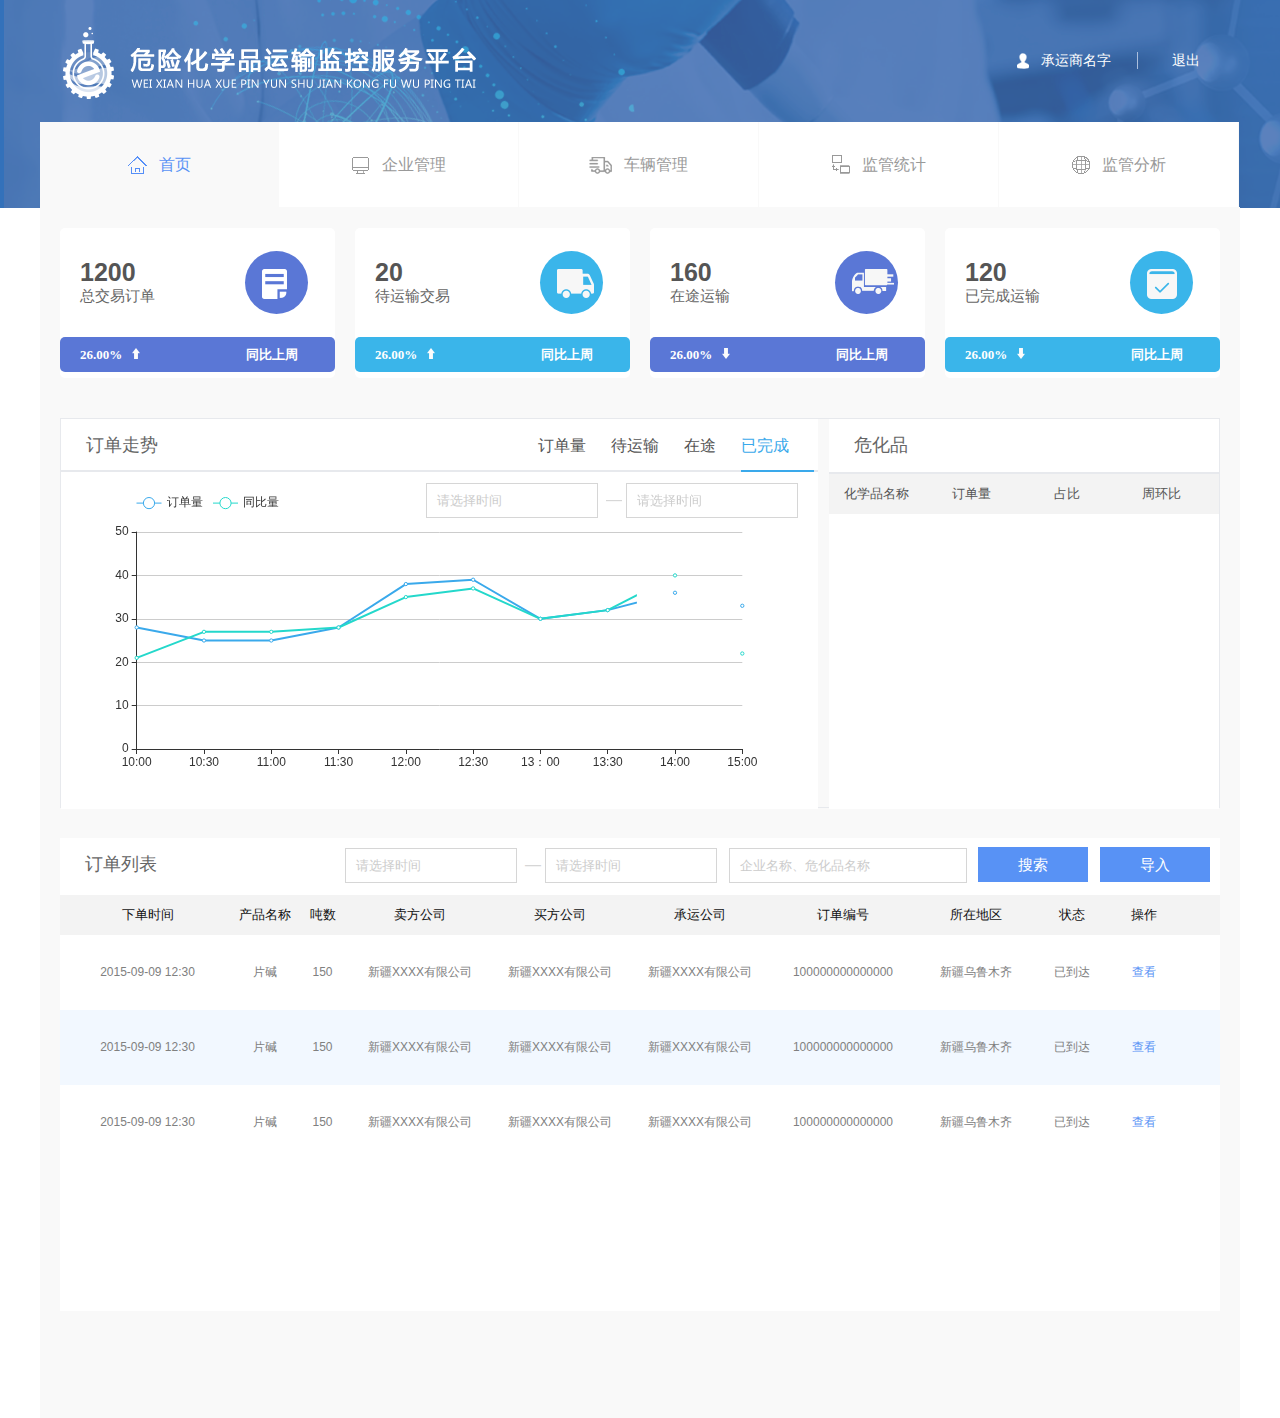
==== index.html @ b5f717ce "111" ====
<!DOCTYPE html>
<html lang="en">
<head>
    <meta charset="UTF-8">
    <meta name="viewport" content="width=device-width, initial-scale=1.0">
    <meta http-equiv="X-UA-Compatible" content="ie=edge">
    <title>Document</title>
    <link href="css/reset.css" rel="stylesheet">
    <link href="css/header.css" rel="stylesheet">
    <link href="css/index.css" rel="stylesheet">    
    <script src="js/jquery-3.2.1.min.js"></script>
    <script src="js/echarts.min.js"></script>   
</head>
<body>
<script src="js/header.js"></script>
    <div class="page" style="padding-top: 20px;">
        <div class="center">
    <!--运输-->
            <div class="transport">
                <ul>
                    <li class="li1">
                        <p>1200</p>
                        <span>总交易订单</span>
                        <h1 class="cach1"><img src="images/5.png"></h1>
                        <h2><em>26.00%<i><img src="images/shang.png"></i></em><em class="tong">同比上周</em></h2>
                    </li>
                    <li  class="li2">
                        <p>20</p>
                        <span>待运输交易</span>
                        <h1 class="cach2"><img src="images/4.png"></h1>
                        <h2><em>26.00%<i><img src="images/shang.png"></i></em><em class="tong">同比上周</em></h2>
                    </li>
                    <li  class="li3">
                        <p>160</p>
                        <span>在途运输</span>
                        <h1 class="cach3"><img src="images/3.png"></h1>
                        <h2><em>26.00%<i><img src="images/1.png"></i></em><em class="tong">同比上周</em></h2>
                    </li>
                    <li  class="li4">
                        <p>120</p>
                        <span>已完成运输</span>
                        <h1 class="cach4"><img src="images/2.png"></h1>
                        <h2><em>26.00%<i><img src="images/1.png"></i></em><em class="tong">同比上周</em></h2>
                    </li>
                </ul>
            </div>
    <!--订单走势-->  
            <div class="order">
                <div class="left">
                    <div class="timu">
                        <p>订单走势</p>
                        <ul class="ding">
                            <li>订单量</li>
                            <li>待运输</li>
                            <li>在途</li>
                            <li class="finesh">已完成</li>
                        </ul>
                    </div>
                    <div class="xian" id="main"></div>
                    <div class="date">
                        <p>
                            <input type="text" class="demo-input" placeholder="请选择时间"><i>—</i>
                            <input type="text" class="demo-input" placeholder="请选择时间">
                        </p>
                    </div>
                </div>
                <div class="right">
                        <p>危化品</p>
                        <div class="list1">
                            <ul class="danger">
                                <li>化学品名称</li>
                                <li>订单量</li>
                                <li>占比</li>
                                <li>周环比</li>
                            </ul>
                        </div>
                        <div class="json1"></div>
                </div>
            </div> 
    <!--订单列表-->    
            <div class="list">
                <span>订单列表</span>
                <p>
                    <input type="text" class="demo-input" placeholder="请选择时间"><i>—</i>
                    <input type="text" class="demo-input" placeholder="请选择时间">
                    <input type="text" class="serch" placeholder="企业名称、危化品名称">
                    <button>搜索</button>
                    <button>导入</button>
                </p>
            </div> 
            <div class="dingdan">
                <div class="title">
                    <ul>
                        <li class="menu">
                            <span class="dan1">下单时间</span>
                            <span class="dan2">产品名称</span>
                            <span class="dan3">吨数</span>
                            <span class="dan4">卖方公司</span>
                            <span class="dan5">买方公司</span>
                            <span class="dan6">承运公司</span>
                            <span class="dan7">订单编号</span>
                            <span class="dan8">所在地区</span>
                            <span class="dan9">状态</span>
                            <span class="dan10">操作</span>
                        </li>
                    </ul>    
                </div>
                <div class="titleli">
                    <ul>
                        <li>
                            <span class="dan1">2015-09-09 12:30</span>
                            <span class="dan2">片碱</span>
                            <span class="dan3">150</span>
                            <span class="dan4">新疆XXXX有限公司</span>
                            <span class="dan5">新疆XXXX有限公司</span>
                            <span class="dan6">新疆XXXX有限公司</span>
                            <span class="dan7">100000000000000</span>
                            <span class="dan8">新疆乌鲁木齐</span>
                            <span class="dan9">已到达</span>
                            <span class="dan10">查看</span>
                        </li>
                        <li class="licolor">
                                <span class="dan1">2015-09-09 12:30</span>
                                <span class="dan2">片碱</span>
                                <span class="dan3">150</span>
                                <span class="dan4">新疆XXXX有限公司</span>
                                <span class="dan5">新疆XXXX有限公司</span>
                                <span class="dan6">新疆XXXX有限公司</span>
                                <span class="dan7">100000000000000</span>
                                <span class="dan8">新疆乌鲁木齐</span>
                                <span class="dan9">已到达</span>
                                <span class="dan10">查看</span>
                            </li>
                            <li>
                                    <span class="dan1">2015-09-09 12:30</span>
                                    <span class="dan2">片碱</span>
                                    <span class="dan3">150</span>
                                    <span class="dan4">新疆XXXX有限公司</span>
                                    <span class="dan5">新疆XXXX有限公司</span>
                                    <span class="dan6">新疆XXXX有限公司</span>
                                    <span class="dan7">100000000000000</span>
                                    <span class="dan8">新疆乌鲁木齐</span>
                                    <span class="dan9">已到达</span>
                                    <span class="dan10">查看</span>
                                </li>
                        
                    </ul>    
                </div>
                
            </div>                 
        </div>
    </div>
    <script src="js/index.js"></script>
<script src="js/common.js"></script>
<script>
    sessionStorage.setItem("topTitleIndex",0);
</script>
    
</body>
</html>
---- css/header.css ----
.header_bg {
	background: url('../images/header_bg.png') no-repeat;
	height: 208px;
}

.father {
	width: 1200px;
	margin: 0 auto;
}

.logo_info {
	height: 121px;
	line-height: 121px;
	padding-left: 23px;
	padding-right: 40px;
	box-sizing: border-box;
}

.jianguan_info.fr {
    color: #fff;
    font-size: 14px;
}

.jianguan_logo {
	margin-top: 27px;
}

span.shu_line {
    width: 1px;
    height: 17px;
    /*background: #fff;
    opacity: 0.5;*/
    background: #acbfdd;
    display: inline-block;
    vertical-align: sub;
    margin-right: 30px;
}

.avatar {
	vertical-align: sub;
}

.chengyunshang_name {
	margin-left: 8px;
	margin-right: 22px;
}

.logout {
	cursor: pointer;
}

.title_ul {
	margin-top: 1px;
	height: 86px;
	border-bottom: 1px solid #f9f9f9;
}

.title_ul li {
	text-align: center;
	height: 100%;
	float: left;
	width: 240px;
	line-height: 86px;
	border-right: 1px solid #f9f9f9; 
	cursor: pointer;
}

.title_ul li img {
	margin-right: 12px;
	vertical-align: sub;
}

.title_ul li a {
	color: #999;
	width: 100%;
    height: 100%;
    display: inline-block;
   	background: #fff; 
}

.title_ul li.tilte_current a {
	background: #f9f9f9;
	color: #5892f5;
}
*{box-sizing: border-box}
---- css/index.css ----
.page{
    width:1200px;
    height:1210px;
    background: #f9f9f9;
    margin:0 auto;
}
.center{
    width:1160px;
    height:1075px;
    margin-left:20px;
}
.transport{
    width:100%;
    height:150px;
}
.transport ul{
    width:100%;
    height:100%;
}
.transport ul li{
    width:275px;
    height:100%;
    background: #FFF;
   float: left;
   border-radius: 5px;
   margin-right:20px;
}
.transport ul li p{
    font-size:25px;
    font-weight: bold;
    margin-left:20px;
    margin-top:30px;
}
.transport ul .li4{
    margin-right:-20px;
}
.transport ul li span{
    font-size:15px;
    color:#666666;
    margin-left:20px;
    margin-top:20px;
}
.transport ul .li1 h1,.transport ul .li2 h1,.transport ul .li3 h1,.transport ul .li4 h1{
    width:63px;
    height:63px;
    border-radius: 50%;
}
.transport ul li h1{
    position: relative;
    top:-55px;
    left:185px;
}
.transport ul li h1 img{
    position: relative;
    top:18px;
    left:17px;
}
.transport ul .li1 .cach1{
    background: #5a77d6;
}
.transport ul .li2 .cach2{
    background: #3ab5ea;
}
.transport ul .li3 .cach3{
    background: #5a77d6;
}
.transport ul .li4 .cach4{
    background: #3ab5ea;
}
.transport ul li h2{
    width:100%;
    height:35px;
    border-radius: 5px;
    position: relative;
    top:-32px;
}
.transport ul .li1 h2{
    background: #5a77d6;
}
.transport ul .li2 h2{
    background: #3ab5ea;
}
.transport ul .li3 h2{
    background: #5a77d6;
}
.transport ul .li4 h2{
    background: #3ab5ea;
} 
.transport ul li h2 em{
    font-style: normal;
    font-size:13px;
    color:#FFF;
    line-height:35px;
    margin-left:20px;
} 
.transport ul li h2 em i{
    margin-left:10px;
}
.transport ul li h2 .tong{
    margin-left:106px;
}
.order{
    width:100%;
    height:390px;
    margin-top:40px;
    border:1px solid #e7e9ed;
}
.order .left{
    width:757px;
    height:390px;
    background: #FFF;
    float: left;
}
.order .left .timu{
    width:100%;
    height:53px;
    border-bottom:2px solid #e7e9ed;
}
.order .left .timu p{
    width:300px;
    font-size:18px;
    color:#666666;
    margin-left:25px;
    line-height:53px;
    float: left;
}
.order .left .timu ul{
    width:280px;
    height:53px;
    float:right;
    cursor: pointer;
    display:flex;
}
.order .left .timu ul li{
    padding-right:25px;
    line-height:53px;
    text-align: center;
}
.order .left .timu .ding .finesh{
    border-bottom:2px solid #3aa9eb;
    color:#3aa9eb;
}
.order .left .xian{
    width:757px;
    height:337px;
}
.order .left .date{
    width:380px;
    height:35px;
    position: relative;
    top:-326px;
    left:365px;
}
.order .left .date .demo-input{
    width:172px;
    height:35px;
    border:1px solid #d6d6d6;
    text-indent: 10px;
}
.order .left .date i{
    color:#d6d6d6;
    margin-left:8px;
}


.order .right{
    width:390px;
    height:390px;
    background: #FFF;
    float: right;
}
.order .right p{
    font-size:18px;
    color:#666666;
    padding-left:25px;
    line-height:53px;
    border-bottom:2px solid #e7e9ed;
}
.order .right .list1{
    width:100%;
    height:40px;
    background: #f3f3f3;
}
.order .right .list1 .danger{
    width:100%;
    height:40px;
}
.order .right .list1 .danger li{
    width:95px;
    height:100%;
    float: left;
    text-align: center;
    line-height: 40px;
    font-size:13px;
}
.order .right .json1{
    width:100%;
    height:295px;
}
.order .right .json1 ul{
    width:100%;
    height:30px;
}
.order .right .json1 ul li{
    width:95px;
    height:30px;
    float: left;
    text-align: center;
    line-height:30px;
    font-size:13px;
}
.order .right .json1 ul .colorr{
    color:#3ab5ea;
}
.order .right .json1 ul .colorrr{
    color:#24d8cb;
}
.list{
    width:100%;
    height:57px;
    background: #FFF;
    margin-top:30px;
}
.list span{
    font-size:18px;
    line-height:57px;
    color:#666666;
    margin-left:25px;
    line-height:53px;
    float: left;
}
.list p{
    width:875px;
    height:57px;
    margin-left:285px;
}
.list p .demo-input{
    width:172px;
    height:35px;
    border:1px solid #d6d6d6;
    margin-top:10px;
    text-indent: 10px;
}
.list p i{
    color:#d6d6d6;
    margin-left:8px;
}
.list p .serch{
    width:238px;
    height:35px;
    border:1px solid #d6d6d6;
    margin-top:10px;
    text-indent: 10px;
    margin-left:7px;
}
.list p button{
    width:110px;
    height:35px;
    color:#FFF;
    line-height: 35px;
    font-size:15px;
    text-align: center;
    background: #5892f5;
    outline: none;
    cursor: pointer;
    margin-left:7px;
}
.dingdan{
    width:100%;
    height:407px;
}
.dingdan .title{
    width:100%;
    height:40px;
}
.dingdan .title ul{
    width:100%;
    height:40px;
}
.dingdan .title ul .menu{
    width:100%;
    height:40px;
    background:#f3f3f3;
    color:#111;
    font-size:13px;
}
.dingdan .title ul li span{
    float: left;
    height:40px;
    line-height:40px;
    text-align: center;
    display:block;
}
.dingdan .title ul li .dan1{
    width:175px;   
}
.dingdan .title ul li .dan2{
    width:60px;   
}
.dingdan .title ul li .dan3{
    width:55px;   
}
.dingdan .title ul li .dan4{
    width:140px;    
}
.dingdan .title ul li .dan5{
    width:140px;
}
.dingdan .title ul li .dan6{
    width:140px;   
}
.dingdan .title ul li .dan7{
    width:146px;  
}
.dingdan .title ul li .dan8{
    width:120px;  
}
.dingdan .title ul li .dan9{
    width:72px;  
}
.dingdan .title ul li .dan10{
    width:72px;  
}
.dingdan .titleli{
    width:100%;
    height:376px;
    background: #FFF;
}
.dingdan .titleli ul{
    width:100%;
    height:100%;
}
.dingdan .titleli ul li{
    width:100%;
    height:75px;
    color:#808080;
    font-size:12px;
}
.dingdan .titleli ul .licolor{
    background: #f2f8ff;
}    
.dingdan .titleli ul li span{
    float: left;
    height:75px;
    line-height:75px;
    text-align: center;
    display:block;
}
.dingdan .titleli ul li .dan1{
    width:175px;   
}
.dingdan .titleli ul li .dan2{
    width:60px;   
}
.dingdan .titleli ul li .dan3{
    width:55px;   
}
.dingdan .titleli ul li .dan4{
    width:140px;    
}
.dingdan .titleli ul li .dan5{
    width:140px;
}
.dingdan .titleli ul li .dan6{
    width:140px;   
}
.dingdan .titleli ul li .dan7{
    width:146px;  
}
.dingdan .titleli ul li .dan8{
    width:120px;  
}
.dingdan .titleli ul li .dan9{
    width:72px;  
}
.dingdan .titleli ul li .dan10{
    width:72px;  
    color:#5892f5;
}
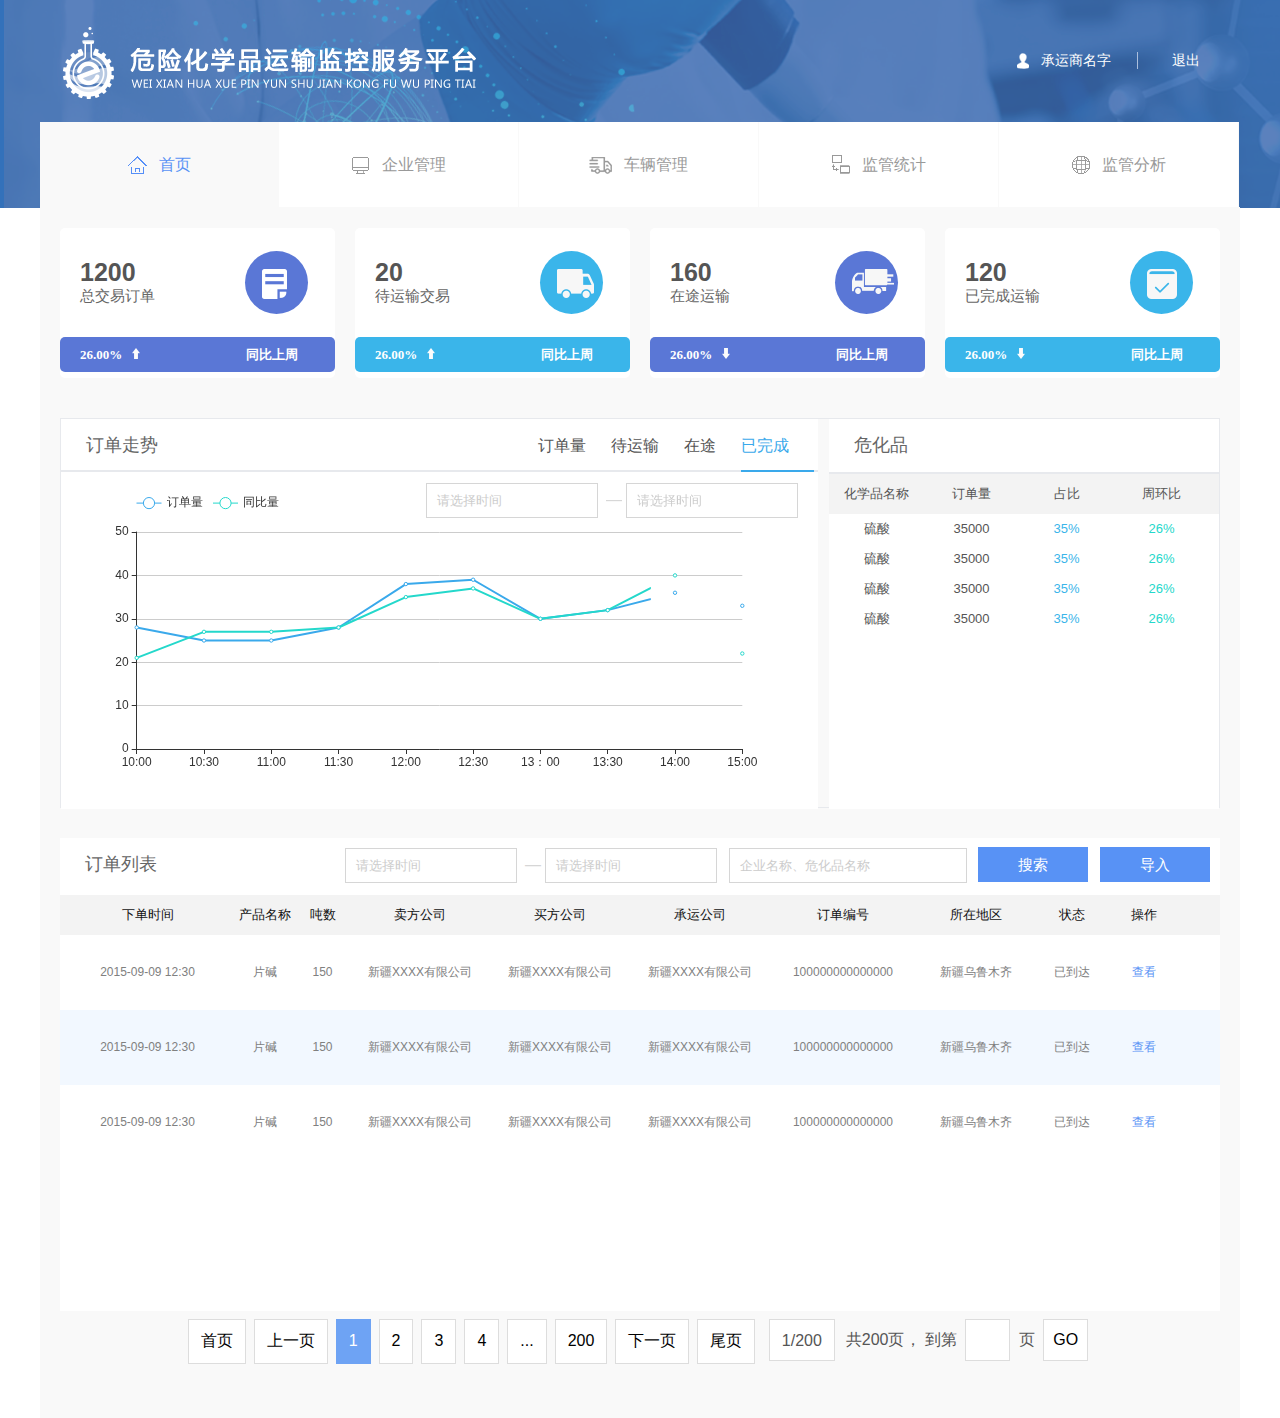
==== commit 7c86b4c5: "111" ====
--- a/index.html
+++ b/index.html
@@ -7,7 +7,8 @@
     <title>Document</title>
     <link href="css/reset.css" rel="stylesheet">
     <link href="css/header.css" rel="stylesheet">
-    <link href="css/index.css" rel="stylesheet">    
+    <link href="css/index.css" rel="stylesheet">
+    <link rel="stylesheet" href="css/page.css">
     <script src="js/jquery-3.2.1.min.js"></script>
     <script src="js/echarts.min.js"></script>   
 </head>
@@ -81,8 +82,8 @@
             <div class="list">
                 <span>订单列表</span>
                 <p>
-                    <input type="text" class="demo-input" placeholder="请选择时间"><i>—</i>
-                    <input type="text" class="demo-input" placeholder="请选择时间">
+                    <input type="text" class="demo-input" placeholder="请选择时间" id="test1"><i>—</i>
+                    <input type="text" class="demo-input" placeholder="请选择时间" id="test2">
                     <input type="text" class="serch" placeholder="企业名称、危化品名称">
                     <button>搜索</button>
                     <button>导入</button>
@@ -147,13 +148,52 @@
                     </ul>    
                 </div>
                 
-            </div>                 
+            </div>
+            <div class="" style="text-align: center;height: 75px;padding-top: 17px;margin-bottom: 0;">
+                <ul class="pagination" id="page1" style="position: static;margin-bottom: 0;"></ul>
+                <div class="pageJump">
+                    <span class="allPageN">1/200</span>
+                    <i style="margin-left: 12px;">共200页</i>，
+                    <span>到第</span>
+                    <input type="text"/>
+                    <span>页</span>
+                    <button type="button" class="button">GO</button>
+                </div>
+            </div>
         </div>
     </div>
     <script src="js/index.js"></script>
+<script src="./js/pager.js" type="text/javascript" charset="utf-8"></script>
 <script src="js/common.js"></script>
+<script src="./laydate/laydate.js"></script> <!-- 改成你的路径 -->
 <script>
+    $('.objListBox>div:nth-child(5n)').css('margin-right','0');
+    Page({
+        num: 200,
+        elem: $('#page1'),
+        callback: function(n) {
+            console.log(n);
+        }
+    });
     sessionStorage.setItem("topTitleIndex",0);
+
+    laydate({
+        elem: '#test1',
+        format: 'YYYY-MM-DD',
+        istime: false,
+        choose: function(dates){ //选择好日期的回调
+            startTime = dates;
+        }
+    });
+    laydate({
+        elem: '#test2',
+        format: 'YYYY-MM-DD',
+        istime: false,
+        choose: function(dates){ //选择好日期的回调
+            endTime = dates;
+        }
+    });
+    laydate.skin('yahui');  //加载皮肤，参数lib为皮肤名
 </script>
     
 </body>
--- a/css/page.css
+++ b/css/page.css
@@ -0,0 +1,159 @@
+.pagination{
+    display:inline-block;
+    padding-left:0;
+    margin-bottom:55px;
+    border-radius:4px
+}
+.pagination>li{display:inline}
+.pagination>li>a,.pagination>li>span{
+    position:relative;
+    float:left;
+    padding:10px 12px;
+    margin-left:-1px;
+    line-height:1.42857143;
+    color:#000;
+    text-decoration:none;
+    background-color:#fff;
+    border:1px solid #ddd;
+    cursor: pointer;
+    -webkit-touch-callout: none;
+    -webkit-user-select: none;
+    -khtml-user-select: none;
+    -moz-user-select: none;
+    -ms-user-select: none;
+    user-select: none;
+    margin-right: 9px;
+}
+.pagination>li:first-child>a,.pagination>li:first-child>span{
+    margin-left:0;
+    /*border-top-left-radius:4px;
+    border-bottom-left-radius:4px;*/
+}
+.pagination>li:last-child>a,.pagination>li:last-child>span{
+    /*border-top-right-radius:4px;
+    border-bottom-right-radius:4px;*/
+}
+.pagination>li>a:focus,.pagination>li>a:hover,.pagination>li>span:focus,.pagination>li>span:hover{
+    z-index:2;
+    color:#23527c;
+    background-color:#eee;
+    border-color:#ddd;
+}
+.pagination>.active>a,.pagination>.active>a:focus,.pagination>.active>a:hover,.pagination>.active>span,.pagination>.active>span:focus,.pagination>.active>span:hover{
+    z-index:3;color:#fff;
+    cursor:default;
+    background-color:#6ea3f4;
+    border-color:#6ea3f4;
+}
+.pagination>.disabled>a,.pagination>.disabled>a:focus,.pagination>.disabled>a:hover,.pagination>.disabled>span,.pagination>.disabled>span:focus,.pagination>.disabled>span:hover{
+    color:#777;
+    cursor:not-allowed;
+    background-color:#fff;
+    border-color:#ddd;
+}
+.pagination-lg>li>a,.pagination-lg>li>span{
+    padding:10px 16px;
+    font-size:18px;
+    line-height:1.3333333;
+}
+.pagination-lg>li:first-child>a,.pagination-lg>li:first-child>span{
+    border-top-left-radius:6px;
+    border-bottom-left-radius:6px;
+}
+.pagination-lg>li:last-child>a,.pagination-lg>li:last-child>span{
+    border-top-right-radius:6px;
+    border-bottom-right-radius:6px;
+}
+.pagination-sm>li>a,.pagination-sm>li>span{
+    padding:5px 10px;
+    font-size:12px;
+    line-height:1.5;
+}
+.pagination-sm>li:first-child>a,.pagination-sm>li:first-child>span{
+    border-top-left-radius:3px;
+    border-bottom-left-radius:3px;
+}
+.pagination-sm>li:last-child>a,.pagination-sm>li:last-child>span{
+    border-top-right-radius:3px;
+    border-bottom-right-radius:3px;
+}
+.pager{
+    padding-left:0;
+    margin:20px 0;
+    text-align:center;
+    list-style:none;
+}
+.pager li{
+    display:inline;
+}
+.pager li>a,.pager li>span{
+    display:inline-block;
+    padding:5px 14px;
+    background-color:#fff;
+    border:1px solid #ddd;
+    border-radius:15px;
+}
+.pager li>a:focus,.pager li>a:hover{
+    text-decoration:none;
+    background-color:#eee;
+}
+.pager .next>a,.pager .next>span{
+    float:right;
+}
+.pager .previous>a,.pager .previous>span{
+    float:left;
+}
+.pager .disabled>a,.pager .disabled>a:focus,.pager .disabled>a:hover,.pager .disabled>span{
+    color:#777;
+    cursor:not-allowed;
+    background-color:#fff;
+}
+.pageJump{
+    display:inline-block;
+    padding-left:0;
+    /*margin:20px 10px;*/
+    border-radius:4px;
+    vertical-align:top;
+    position: relative;
+    padding-left: 65px;
+}
+.pageJump .button,.pageJump input{
+    font-size: 16px;
+    margin-left: -1px;
+    line-height: 1.42857143;
+    color: #000;
+    text-decoration: none;
+    background-color: #fff;
+    border: 1px solid #ddd;
+    height: 42px;
+    box-sizing: border-box;
+    width: 45px;
+    margin-left: 4px;
+    margin-right: 4px;
+}
+.pageJump .button{
+    padding: 0;
+    text-align: center;
+}
+.pageJump-lg .button,.pageJump-lg input{
+    padding:10px 16px;
+    font-size:18px;
+    line-height:1.3333333;
+}
+.pageJump-sm .button,.pageJump-sm input{
+    padding:5px 10px;
+    font-size:12px;
+    line-height:1.5;
+}
+.allPageN{
+    display: inline-block;
+    border: 1px #ddd solid;
+    padding: 0 12px;
+    height: 42px;
+    box-sizing: border-box;
+    position: absolute;
+    top: 0;
+    left: 0;
+    background: #fff;
+    line-height: 42px;
+}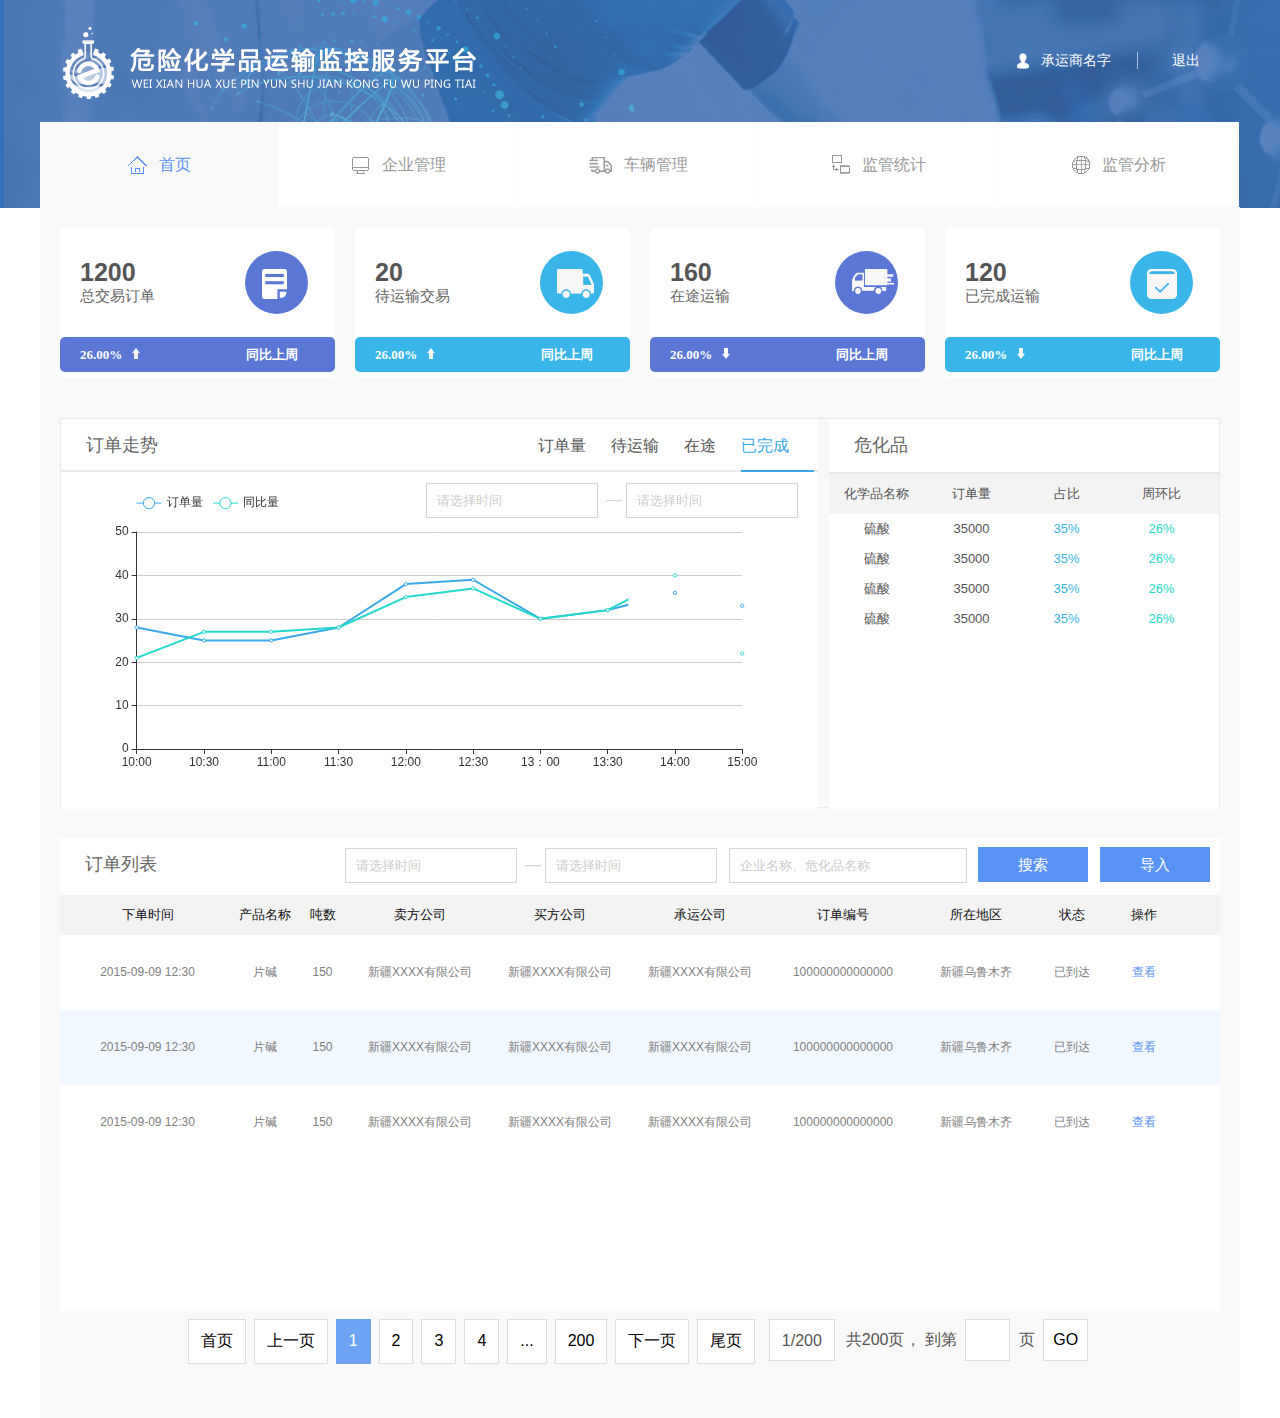
==== commit 4cc19219: "111" ====
--- a/index.html
+++ b/index.html
@@ -118,7 +118,7 @@
                             <span class="dan7">100000000000000</span>
                             <span class="dan8">新疆乌鲁木齐</span>
                             <span class="dan9">已到达</span>
-                            <span class="dan10">查看</span>
+                            <span class="dan10 seeDetail">查看</span>
                         </li>
                         <li class="licolor">
                                 <span class="dan1">2015-09-09 12:30</span>
@@ -130,7 +130,7 @@
                                 <span class="dan7">100000000000000</span>
                                 <span class="dan8">新疆乌鲁木齐</span>
                                 <span class="dan9">已到达</span>
-                                <span class="dan10">查看</span>
+                                <span class="dan10 seeDetail">查看</span>
                             </li>
                             <li>
                                     <span class="dan1">2015-09-09 12:30</span>
@@ -142,7 +142,7 @@
                                     <span class="dan7">100000000000000</span>
                                     <span class="dan8">新疆乌鲁木齐</span>
                                     <span class="dan9">已到达</span>
-                                    <span class="dan10">查看</span>
+                                    <span class="dan10 seeDetail">查看</span>
                                 </li>
                         
                     </ul>    
@@ -194,6 +194,10 @@
         }
     });
     laydate.skin('yahui');  //加载皮肤，参数lib为皮肤名
+
+    $(".seeDetail").click(function () {
+        window.location.href="./car_manage.html";
+    })
 </script>
     
 </body>
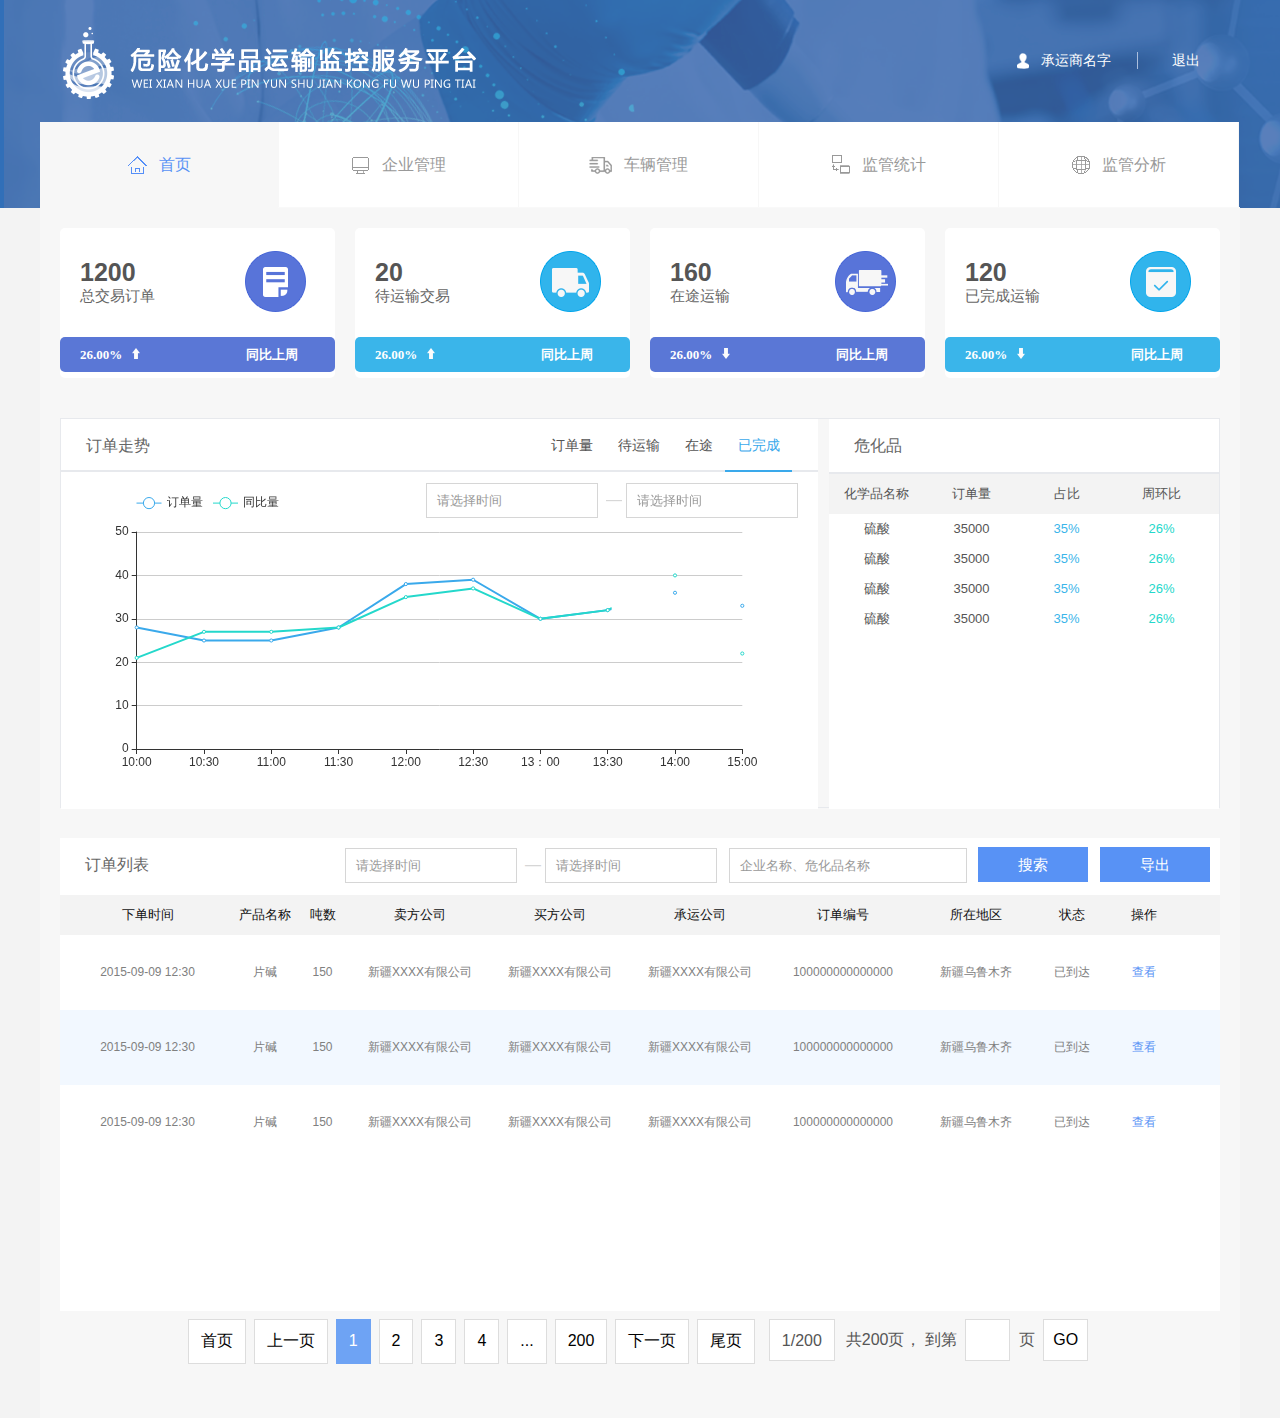
==== commit 2bd25d56: "111" ====
--- a/index.html
+++ b/index.html
@@ -22,25 +22,25 @@
                     <li class="li1">
                         <p>1200</p>
                         <span>总交易订单</span>
-                        <h1 class="cach1"><img src="images/5.png"></h1>
+                        <h1 class="cach1"><img src="images/jiaoyi_order.png" style="float: left;"></h1>
                         <h2><em>26.00%<i><img src="images/shang.png"></i></em><em class="tong">同比上周</em></h2>
                     </li>
                     <li  class="li2">
                         <p>20</p>
                         <span>待运输交易</span>
-                        <h1 class="cach2"><img src="images/4.png"></h1>
+                        <h1 class="cach2"><img src="images/daiyunshu.png"></h1>
                         <h2><em>26.00%<i><img src="images/shang.png"></i></em><em class="tong">同比上周</em></h2>
                     </li>
                     <li  class="li3">
                         <p>160</p>
                         <span>在途运输</span>
-                        <h1 class="cach3"><img src="images/3.png"></h1>
+                        <h1 class="cach3"><img src="images/yunshuing.png"></h1>
                         <h2><em>26.00%<i><img src="images/1.png"></i></em><em class="tong">同比上周</em></h2>
                     </li>
                     <li  class="li4">
                         <p>120</p>
                         <span>已完成运输</span>
-                        <h1 class="cach4"><img src="images/2.png"></h1>
+                        <h1 class="cach4"><img src="images/success_order.png"></h1>
                         <h2><em>26.00%<i><img src="images/1.png"></i></em><em class="tong">同比上周</em></h2>
                     </li>
                 </ul>
@@ -48,7 +48,7 @@
     <!--订单走势-->  
             <div class="order">
                 <div class="left">
-                    <div class="timu">
+                    <div class="timu" style="font-size: 14px;">
                         <p>订单走势</p>
                         <ul class="ding">
                             <li>订单量</li>
@@ -66,7 +66,7 @@
                     </div>
                 </div>
                 <div class="right">
-                        <p>危化品</p>
+                        <p style="font-size: 16px;">危化品</p>
                         <div class="list1">
                             <ul class="danger">
                                 <li>化学品名称</li>
@@ -80,13 +80,13 @@
             </div> 
     <!--订单列表-->    
             <div class="list">
-                <span>订单列表</span>
+                <span style="font-size: 16px;">订单列表</span>
                 <p>
                     <input type="text" class="demo-input" placeholder="请选择时间" id="test1"><i>—</i>
                     <input type="text" class="demo-input" placeholder="请选择时间" id="test2">
                     <input type="text" class="serch" placeholder="企业名称、危化品名称">
                     <button>搜索</button>
-                    <button>导入</button>
+                    <button>导出</button>
                 </p>
             </div> 
             <div class="dingdan">
--- a/css/header.css
+++ b/css/header.css
@@ -61,7 +61,7 @@
 	float: left;
 	width: 240px;
 	line-height: 86px;
-	border-right: 1px solid #f9f9f9; 
+	border-right: 1px solid #f7f7f7;
 	cursor: pointer;
 }
 
@@ -79,7 +79,8 @@
 }
 
 .title_ul li.tilte_current a {
-	background: #f9f9f9;
+	height: 88px;
+	background: #f7f7f7;
 	color: #5892f5;
 }
 *{box-sizing: border-box}--- a/css/index.css
+++ b/css/index.css
@@ -1,8 +1,11 @@
+body{background-color: #f3f3f3}
 .page{
     width:1200px;
     height:1210px;
-    background: #f9f9f9;
+    background: #f7f7f7;
     margin:0 auto;
+    /*box-shadow: 0 4px 10px 4px #e2e2e2;*/
+    /*border: 1px solid #e2e2e2;*/
 }
 .center{
     width:1160px;
@@ -51,21 +54,21 @@
     left:185px;
 }
 .transport ul li h1 img{
-    position: relative;
-    top:18px;
-    left:17px;
+    /*position: relative;*/
+    /*top:18px;*/
+    /*left:17px;*/
 }
 .transport ul .li1 .cach1{
-    background: #5a77d6;
+    /*background: #5a77d6;*/
 }
 .transport ul .li2 .cach2{
-    background: #3ab5ea;
+    /*background: #3ab5ea;*/
 }
 .transport ul .li3 .cach3{
-    background: #5a77d6;
+    /*background: #5a77d6;*/
 }
 .transport ul .li4 .cach4{
-    background: #3ab5ea;
+    /*background: #3ab5ea;*/
 }
 .transport ul li h2{
     width:100%;
@@ -118,7 +121,7 @@
 }
 .order .left .timu p{
     width:300px;
-    font-size:18px;
+    font-size:16px;
     color:#666666;
     margin-left:25px;
     line-height:53px;
@@ -132,7 +135,7 @@
     display:flex;
 }
 .order .left .timu ul li{
-    padding-right:25px;
+    padding:0 12.5px;
     line-height:53px;
     text-align: center;
 }
